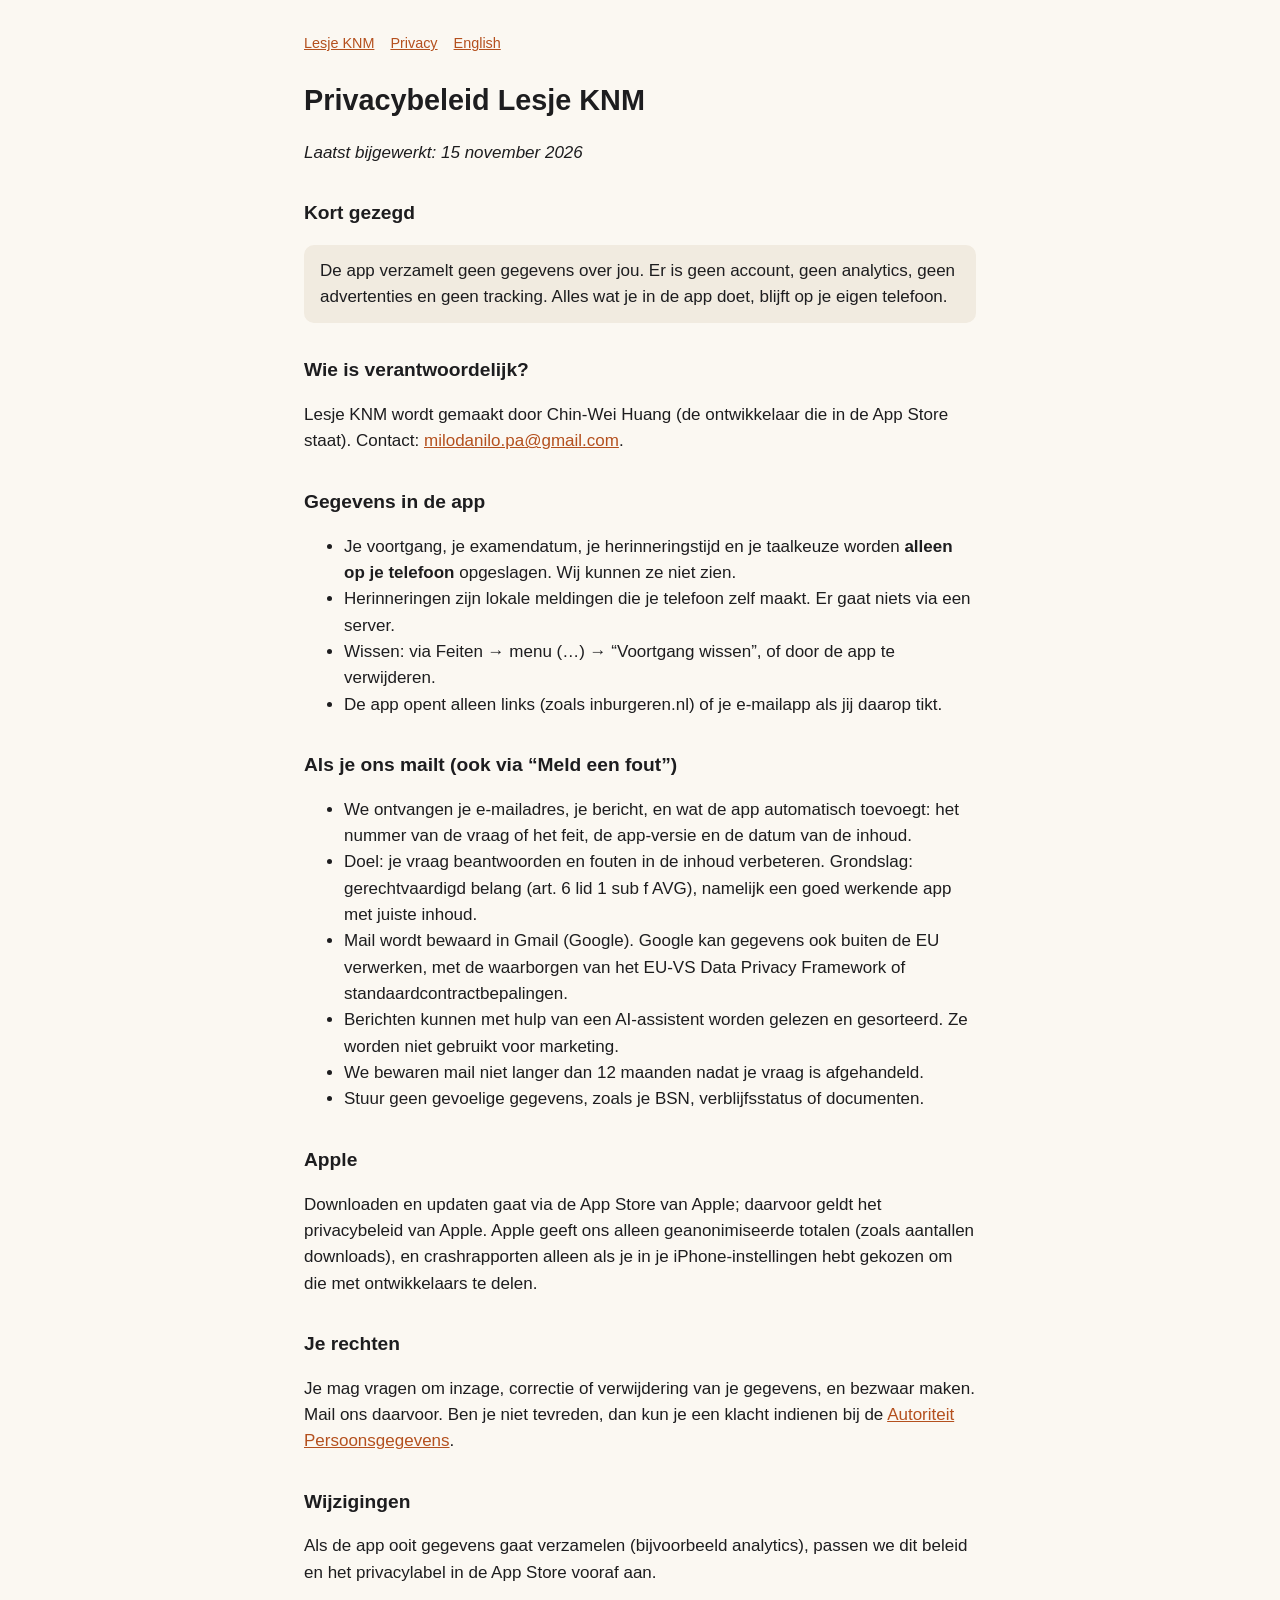
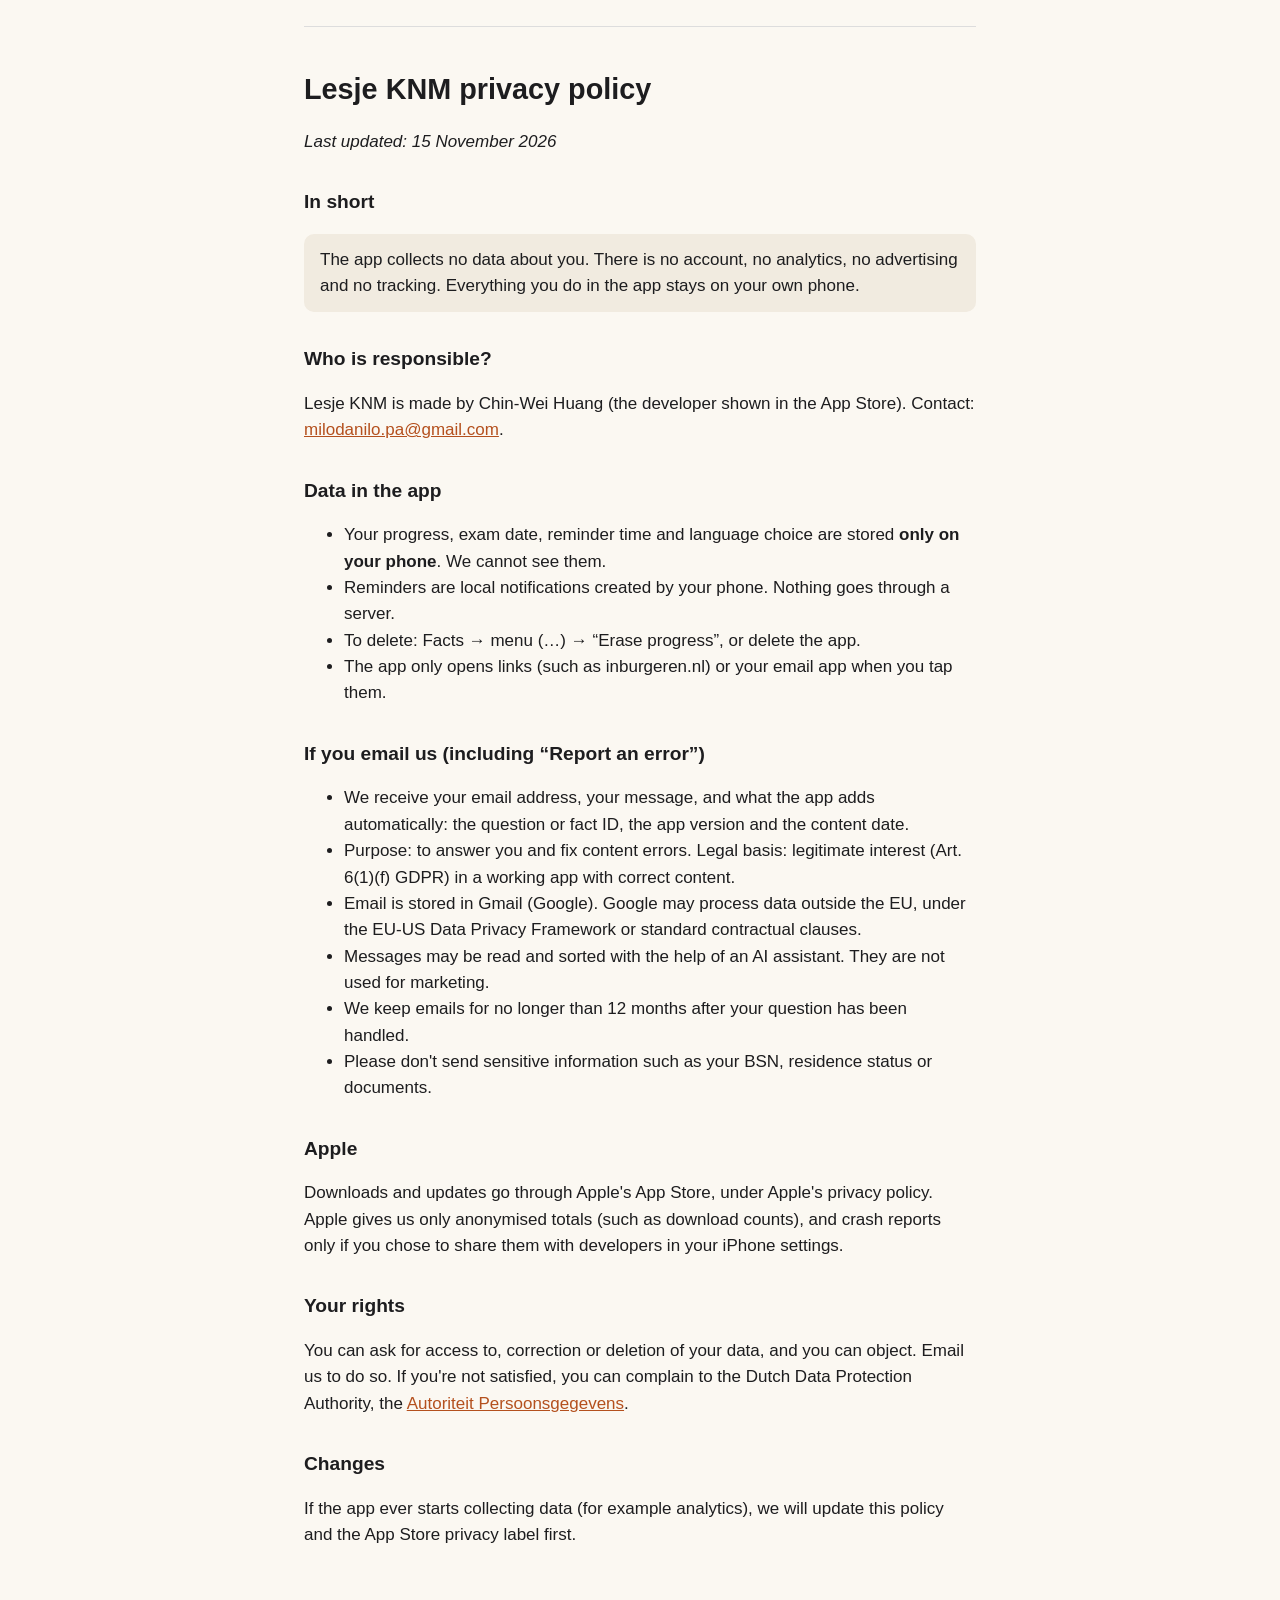
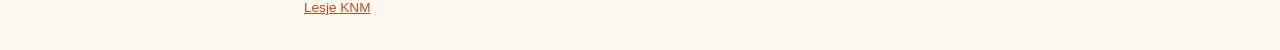
==== privacy.html @ 35bef1c8 "Support and privacy pages for Lesje KNM Co-authored-by: Copilot <223556219+Copilot@users.noreply.git" ====
<!doctype html>
<html lang="nl">
<head>
<meta charset="utf-8"><meta name="viewport" content="width=device-width,initial-scale=1">
<title>Privacybeleid – Lesje KNM</title>
<link rel="stylesheet" href="style.css">
</head>
<body>
<nav><a href="./">Lesje KNM</a><a href="privacy.html">Privacy</a><a href="#en">English</a></nav>

<h1>Privacybeleid Lesje KNM</h1>
<p><em>Laatst bijgewerkt: 15 november 2026</em></p>

<h2>Kort gezegd</h2>
<p class="note">De app verzamelt geen gegevens over jou. Er is geen account, geen analytics, geen advertenties en geen tracking. Alles wat je in de app doet, blijft op je eigen telefoon.</p>

<h2>Wie is verantwoordelijk?</h2>
<p>Lesje KNM wordt gemaakt door Chin-Wei Huang (de ontwikkelaar die in de App Store staat). Contact: <a href="mailto:milodanilo.pa@gmail.com">milodanilo.pa@gmail.com</a>.</p>

<h2>Gegevens in de app</h2>
<ul>
<li>Je voortgang, je examendatum, je herinneringstijd en je taalkeuze worden <strong>alleen op je telefoon</strong> opgeslagen. Wij kunnen ze niet zien.</li>
<li>Herinneringen zijn lokale meldingen die je telefoon zelf maakt. Er gaat niets via een server.</li>
<li>Wissen: via Feiten → menu (…) → “Voortgang wissen”, of door de app te verwijderen.</li>
<li>De app opent alleen links (zoals inburgeren.nl) of je e-mailapp als jij daarop tikt.</li>
</ul>

<h2>Als je ons mailt (ook via “Meld een fout”)</h2>
<ul>
<li>We ontvangen je e-mailadres, je bericht, en wat de app automatisch toevoegt: het nummer van de vraag of het feit, de app-versie en de datum van de inhoud.</li>
<li>Doel: je vraag beantwoorden en fouten in de inhoud verbeteren. Grondslag: gerechtvaardigd belang (art. 6 lid 1 sub f AVG), namelijk een goed werkende app met juiste inhoud.</li>
<li>Mail wordt bewaard in Gmail (Google). Google kan gegevens ook buiten de EU verwerken, met de waarborgen van het EU-VS Data Privacy Framework of standaardcontractbepalingen.</li>
<li>Berichten kunnen met hulp van een AI-assistent worden gelezen en gesorteerd. Ze worden niet gebruikt voor marketing.</li>
<li>We bewaren mail niet langer dan 12 maanden nadat je vraag is afgehandeld.</li>
<li>Stuur geen gevoelige gegevens, zoals je BSN, verblijfsstatus of documenten.</li>
</ul>

<h2>Apple</h2>
<p>Downloaden en updaten gaat via de App Store van Apple; daarvoor geldt het privacybeleid van Apple. Apple geeft ons alleen geanonimiseerde totalen (zoals aantallen downloads), en crashrapporten alleen als je in je iPhone-instellingen hebt gekozen om die met ontwikkelaars te delen.</p>

<h2>Je rechten</h2>
<p>Je mag vragen om inzage, correctie of verwijdering van je gegevens, en bezwaar maken. Mail ons daarvoor. Ben je niet tevreden, dan kun je een klacht indienen bij de <a href="https://autoriteitpersoonsgegevens.nl">Autoriteit Persoonsgegevens</a>.</p>

<h2>Wijzigingen</h2>
<p>Als de app ooit gegevens gaat verzamelen (bijvoorbeeld analytics), passen we dit beleid en het privacylabel in de App Store vooraf aan.</p>

<hr>
<section id="en" lang="en">
<h1>Lesje KNM privacy policy</h1>
<p><em>Last updated: 15 November 2026</em></p>
<h2>In short</h2>
<p class="note">The app collects no data about you. There is no account, no analytics, no advertising and no tracking. Everything you do in the app stays on your own phone.</p>
<h2>Who is responsible?</h2>
<p>Lesje KNM is made by Chin-Wei Huang (the developer shown in the App Store). Contact: <a href="mailto:milodanilo.pa@gmail.com">milodanilo.pa@gmail.com</a>.</p>
<h2>Data in the app</h2>
<ul>
<li>Your progress, exam date, reminder time and language choice are stored <strong>only on your phone</strong>. We cannot see them.</li>
<li>Reminders are local notifications created by your phone. Nothing goes through a server.</li>
<li>To delete: Facts → menu (…) → “Erase progress”, or delete the app.</li>
<li>The app only opens links (such as inburgeren.nl) or your email app when you tap them.</li>
</ul>
<h2>If you email us (including “Report an error”)</h2>
<ul>
<li>We receive your email address, your message, and what the app adds automatically: the question or fact ID, the app version and the content date.</li>
<li>Purpose: to answer you and fix content errors. Legal basis: legitimate interest (Art. 6(1)(f) GDPR) in a working app with correct content.</li>
<li>Email is stored in Gmail (Google). Google may process data outside the EU, under the EU-US Data Privacy Framework or standard contractual clauses.</li>
<li>Messages may be read and sorted with the help of an AI assistant. They are not used for marketing.</li>
<li>We keep emails for no longer than 12 months after your question has been handled.</li>
<li>Please don't send sensitive information such as your BSN, residence status or documents.</li>
</ul>
<h2>Apple</h2>
<p>Downloads and updates go through Apple's App Store, under Apple's privacy policy. Apple gives us only anonymised totals (such as download counts), and crash reports only if you chose to share them with developers in your iPhone settings.</p>
<h2>Your rights</h2>
<p>You can ask for access to, correction or deletion of your data, and you can object. Email us to do so. If you're not satisfied, you can complain to the Dutch Data Protection Authority, the <a href="https://autoriteitpersoonsgegevens.nl">Autoriteit Persoonsgegevens</a>.</p>
<h2>Changes</h2>
<p>If the app ever starts collecting data (for example analytics), we will update this policy and the App Store privacy label first.</p>
</section>
<footer><a href="./">Lesje KNM</a></footer>
</body>
</html>
---- style.css ----
body{font:17px/1.55 -apple-system,BlinkMacSystemFont,"Segoe UI",sans-serif;max-width:42rem;margin:0 auto;padding:2rem 1.25rem;color:#1d1d1f;background:#fbf8f2}
h1{font-size:1.8rem;margin:.2rem 0 1rem}h2{font-size:1.2rem;margin-top:2rem}
a{color:#b4501e}.note{background:#f1ebe0;padding:.8rem 1rem;border-radius:10px}
nav{font-size:.9rem;margin-bottom:1.5rem}nav a{margin-right:1rem}footer{margin-top:3rem;font-size:.85rem;color:#666}
hr{border:0;border-top:1px solid #ddd;margin:2.5rem 0}
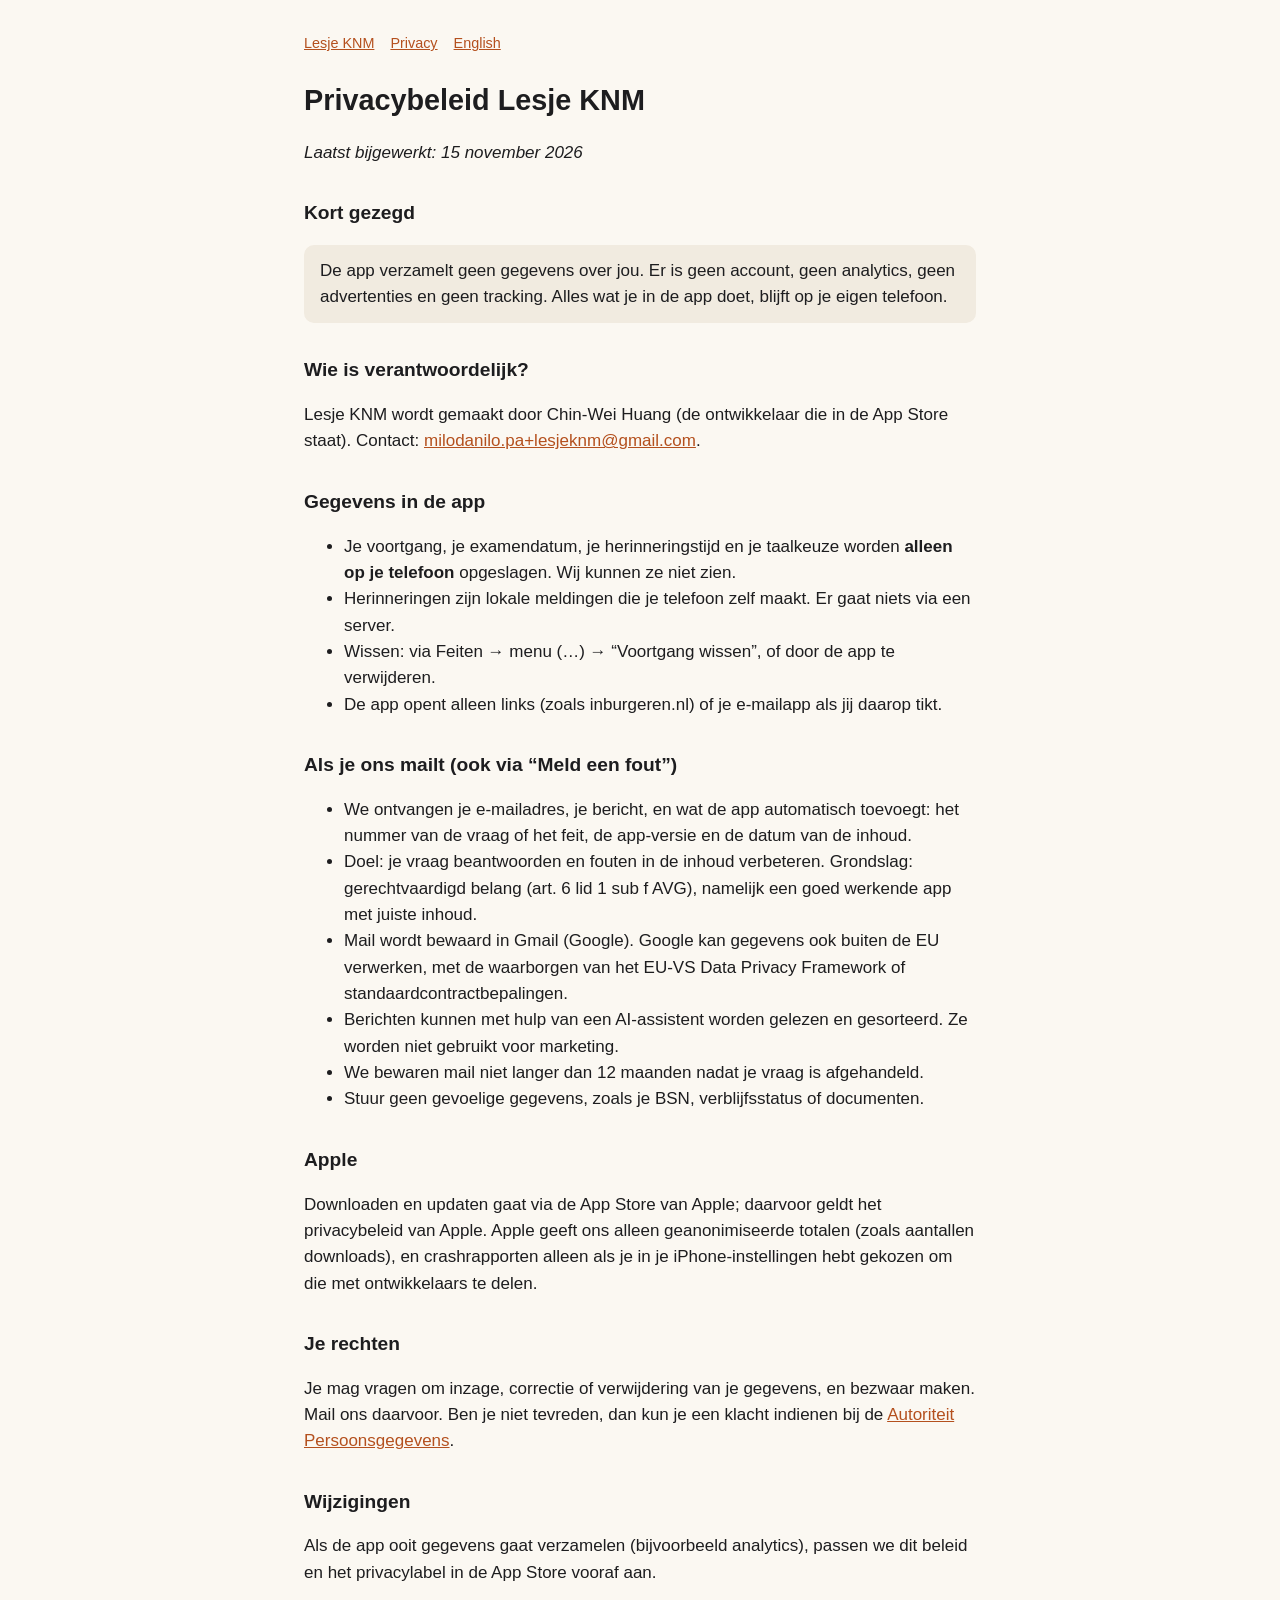
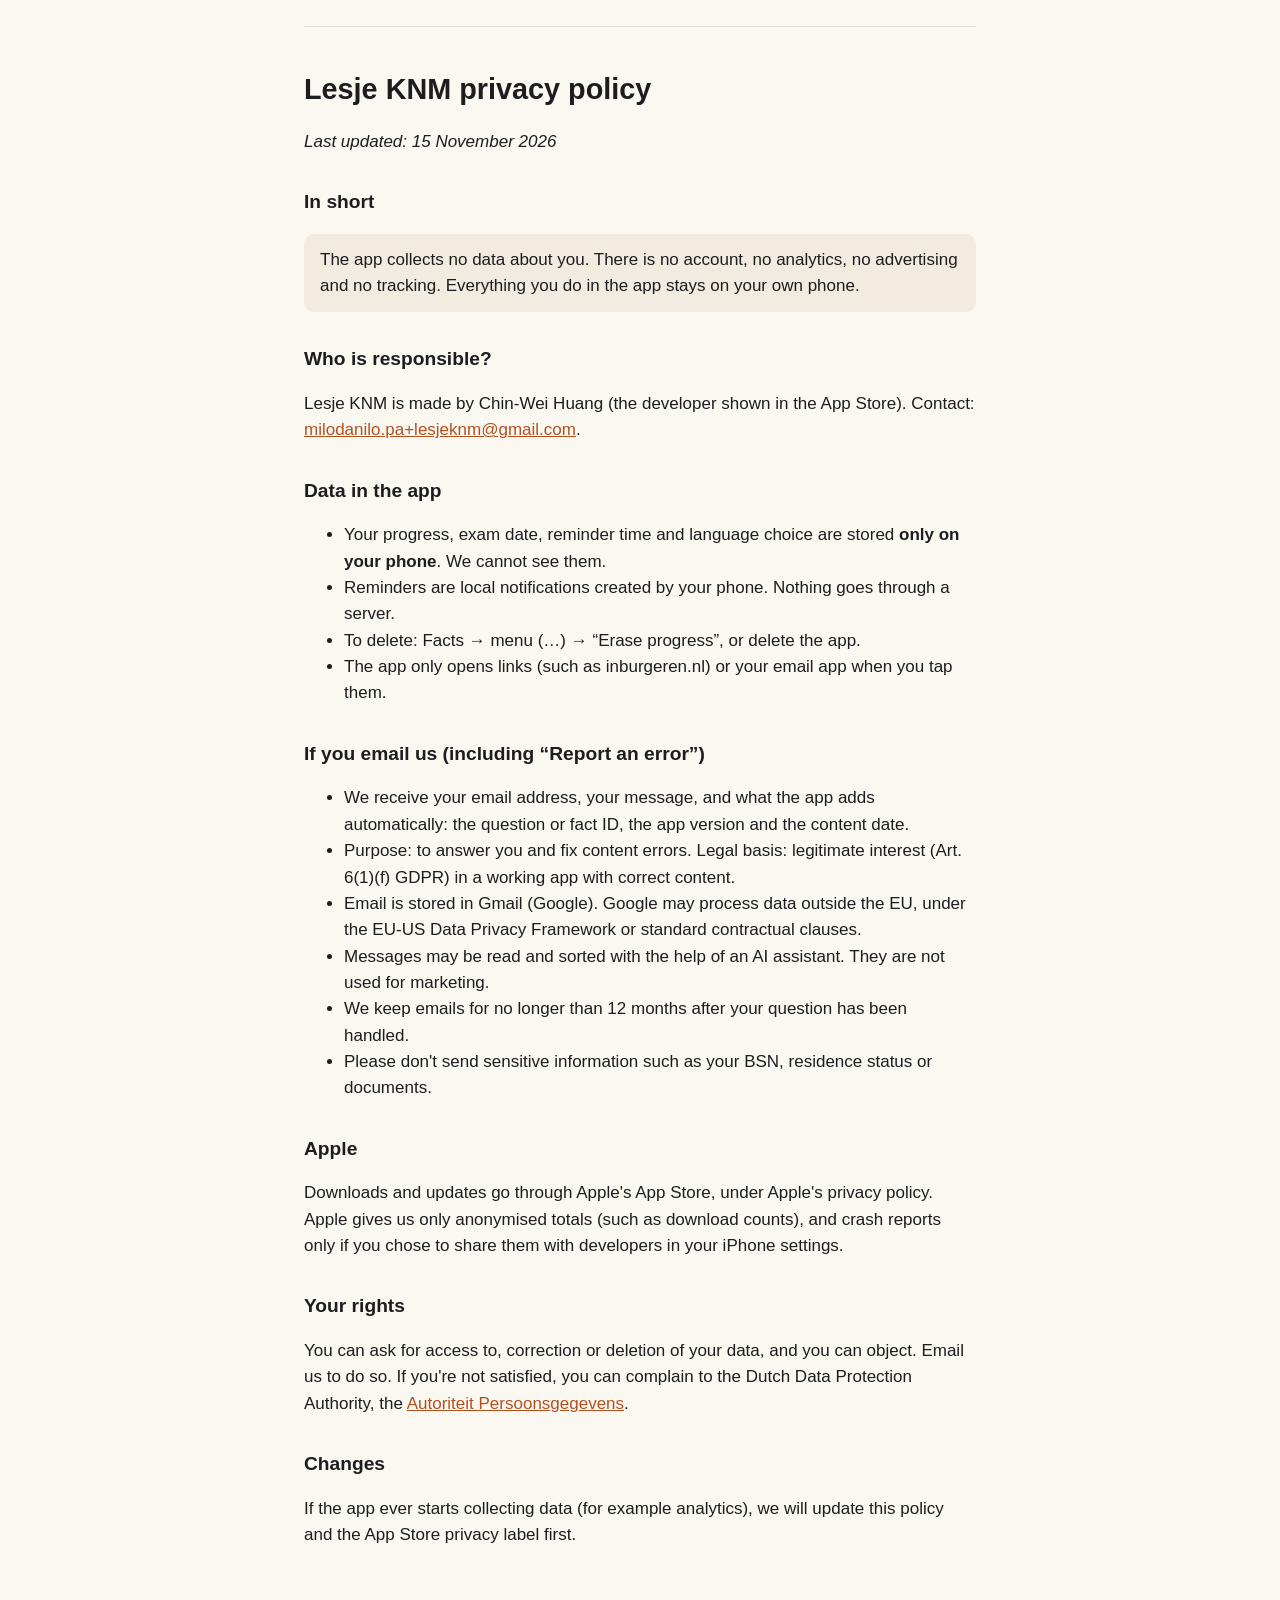
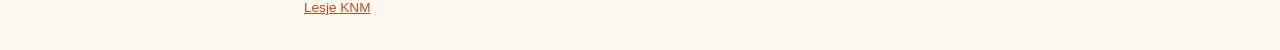
==== commit 61fefeac: "Support email: milodanilo.pa+lesjeknm@gmail.com" ====
--- a/privacy.html
+++ b/privacy.html
@@ -15,7 +15,7 @@
 <p class="note">De app verzamelt geen gegevens over jou. Er is geen account, geen analytics, geen advertenties en geen tracking. Alles wat je in de app doet, blijft op je eigen telefoon.</p>
 
 <h2>Wie is verantwoordelijk?</h2>
-<p>Lesje KNM wordt gemaakt door Chin-Wei Huang (de ontwikkelaar die in de App Store staat). Contact: <a href="mailto:milodanilo.pa@gmail.com">milodanilo.pa@gmail.com</a>.</p>
+<p>Lesje KNM wordt gemaakt door Chin-Wei Huang (de ontwikkelaar die in de App Store staat). Contact: <a href="mailto:milodanilo.pa+lesjeknm@gmail.com">milodanilo.pa+lesjeknm@gmail.com</a>.</p>
 
 <h2>Gegevens in de app</h2>
 <ul>
@@ -51,7 +51,7 @@
 <h2>In short</h2>
 <p class="note">The app collects no data about you. There is no account, no analytics, no advertising and no tracking. Everything you do in the app stays on your own phone.</p>
 <h2>Who is responsible?</h2>
-<p>Lesje KNM is made by Chin-Wei Huang (the developer shown in the App Store). Contact: <a href="mailto:milodanilo.pa@gmail.com">milodanilo.pa@gmail.com</a>.</p>
+<p>Lesje KNM is made by Chin-Wei Huang (the developer shown in the App Store). Contact: <a href="mailto:milodanilo.pa+lesjeknm@gmail.com">milodanilo.pa+lesjeknm@gmail.com</a>.</p>
 <h2>Data in the app</h2>
 <ul>
 <li>Your progress, exam date, reminder time and language choice are stored <strong>only on your phone</strong>. We cannot see them.</li>
